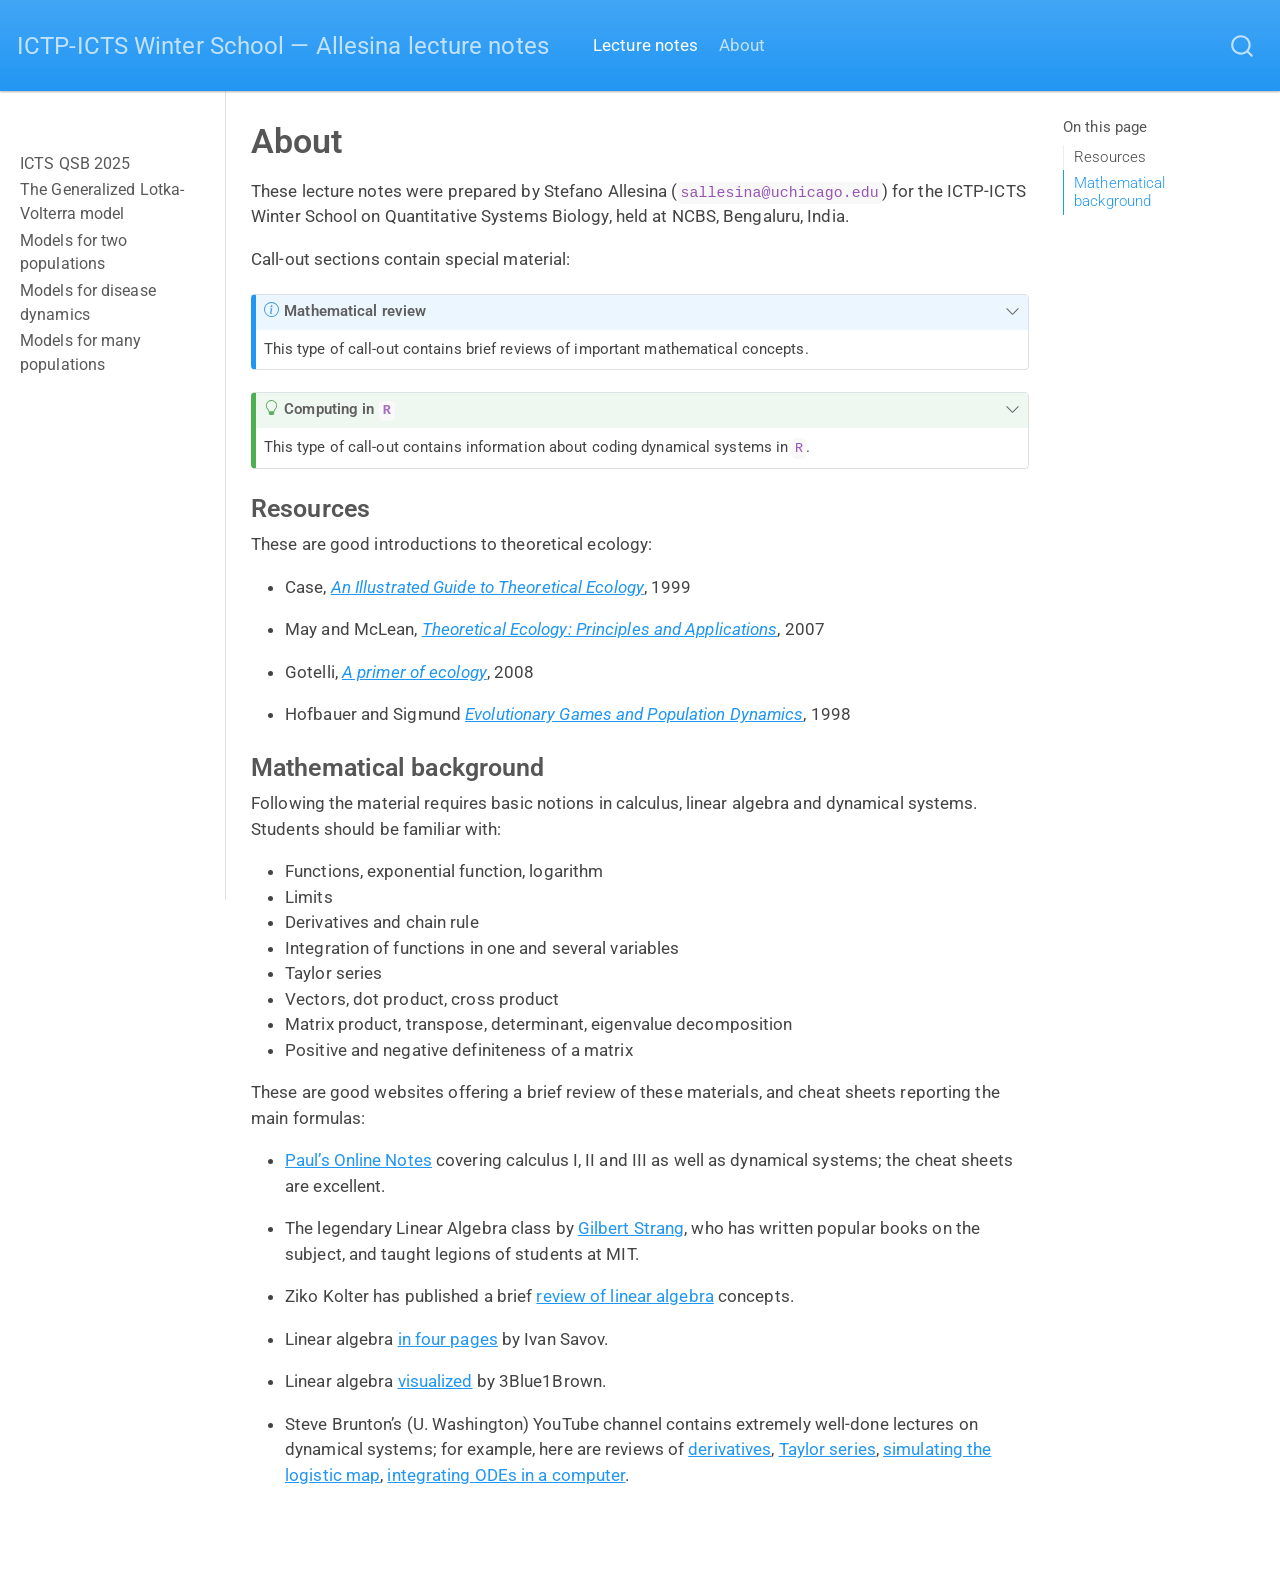
==== docs/about.html @ f80bb75e "started lecture notes" ====
<!DOCTYPE html>
<html xmlns="http://www.w3.org/1999/xhtml" lang="en" xml:lang="en"><head>

<meta charset="utf-8">
<meta name="generator" content="quarto-1.3.353">

<meta name="viewport" content="width=device-width, initial-scale=1.0, user-scalable=yes">


<title>ICTP-ICTS Winter School — Allesina lecture notes - About</title>
<style>
code{white-space: pre-wrap;}
span.smallcaps{font-variant: small-caps;}
div.columns{display: flex; gap: min(4vw, 1.5em);}
div.column{flex: auto; overflow-x: auto;}
div.hanging-indent{margin-left: 1.5em; text-indent: -1.5em;}
ul.task-list{list-style: none;}
ul.task-list li input[type="checkbox"] {
  width: 0.8em;
  margin: 0 0.8em 0.2em -1em; /* quarto-specific, see https://github.com/quarto-dev/quarto-cli/issues/4556 */ 
  vertical-align: middle;
}
</style>


<script src="site_libs/quarto-nav/quarto-nav.js"></script>
<script src="site_libs/quarto-nav/headroom.min.js"></script>
<script src="site_libs/clipboard/clipboard.min.js"></script>
<script src="site_libs/quarto-search/autocomplete.umd.js"></script>
<script src="site_libs/quarto-search/fuse.min.js"></script>
<script src="site_libs/quarto-search/quarto-search.js"></script>
<meta name="quarto:offset" content="./">
<script src="site_libs/quarto-html/quarto.js"></script>
<script src="site_libs/quarto-html/popper.min.js"></script>
<script src="site_libs/quarto-html/tippy.umd.min.js"></script>
<script src="site_libs/quarto-html/anchor.min.js"></script>
<link href="site_libs/quarto-html/tippy.css" rel="stylesheet">
<link href="site_libs/quarto-html/quarto-syntax-highlighting.css" rel="stylesheet" id="quarto-text-highlighting-styles">
<script src="site_libs/bootstrap/bootstrap.min.js"></script>
<link href="site_libs/bootstrap/bootstrap-icons.css" rel="stylesheet">
<link href="site_libs/bootstrap/bootstrap.min.css" rel="stylesheet" id="quarto-bootstrap" data-mode="light">
<script id="quarto-search-options" type="application/json">{
  "location": "navbar",
  "copy-button": false,
  "collapse-after": 3,
  "panel-placement": "end",
  "type": "overlay",
  "limit": 20,
  "language": {
    "search-no-results-text": "No results",
    "search-matching-documents-text": "matching documents",
    "search-copy-link-title": "Copy link to search",
    "search-hide-matches-text": "Hide additional matches",
    "search-more-match-text": "more match in this document",
    "search-more-matches-text": "more matches in this document",
    "search-clear-button-title": "Clear",
    "search-detached-cancel-button-title": "Cancel",
    "search-submit-button-title": "Submit"
  }
}</script>


<link rel="stylesheet" href="styles.css">
</head>

<body class="nav-sidebar docked nav-fixed">

<div id="quarto-search-results"></div>
  <header id="quarto-header" class="headroom fixed-top">
    <nav class="navbar navbar-expand-lg navbar-dark ">
      <div class="navbar-container container-fluid">
      <div class="navbar-brand-container">
    <a class="navbar-brand" href="./index.html">
    <span class="navbar-title">ICTP-ICTS Winter School — Allesina lecture notes</span>
    </a>
  </div>
            <div id="quarto-search" class="" title="Search"></div>
          <button class="navbar-toggler" type="button" data-bs-toggle="collapse" data-bs-target="#navbarCollapse" aria-controls="navbarCollapse" aria-expanded="false" aria-label="Toggle navigation" onclick="if (window.quartoToggleHeadroom) { window.quartoToggleHeadroom(); }">
  <span class="navbar-toggler-icon"></span>
</button>
          <div class="collapse navbar-collapse" id="navbarCollapse">
            <ul class="navbar-nav navbar-nav-scroll me-auto">
  <li class="nav-item">
    <a class="nav-link active" href="./index.html" rel="" target="" aria-current="page">
 <span class="menu-text">Lecture notes</span></a>
  </li>  
  <li class="nav-item">
    <a class="nav-link" href="./about.html" rel="" target="">
 <span class="menu-text">About</span></a>
  </li>  
</ul>
            <div class="quarto-navbar-tools ms-auto">
</div>
          </div> <!-- /navcollapse -->
      </div> <!-- /container-fluid -->
    </nav>
  <nav class="quarto-secondary-nav">
    <div class="container-fluid d-flex">
      <button type="button" class="quarto-btn-toggle btn" data-bs-toggle="collapse" data-bs-target="#quarto-sidebar,#quarto-sidebar-glass" aria-controls="quarto-sidebar" aria-expanded="false" aria-label="Toggle sidebar navigation" onclick="if (window.quartoToggleHeadroom) { window.quartoToggleHeadroom(); }">
        <i class="bi bi-layout-text-sidebar-reverse"></i>
      </button>
      <nav class="quarto-page-breadcrumbs" aria-label="breadcrumb"><ol class="breadcrumb"><li class="breadcrumb-item">About</li></ol></nav>
      <a class="flex-grow-1" role="button" data-bs-toggle="collapse" data-bs-target="#quarto-sidebar,#quarto-sidebar-glass" aria-controls="quarto-sidebar" aria-expanded="false" aria-label="Toggle sidebar navigation" onclick="if (window.quartoToggleHeadroom) { window.quartoToggleHeadroom(); }">      
      </a>
      <button type="button" class="btn quarto-search-button" aria-label="Search" onclick="window.quartoOpenSearch();">
        <i class="bi bi-search"></i>
      </button>
    </div>
  </nav>
</header>
<!-- content -->
<div id="quarto-content" class="quarto-container page-columns page-rows-contents page-layout-article page-navbar">
<!-- sidebar -->
  <nav id="quarto-sidebar" class="sidebar collapse collapse-horizontal sidebar-navigation docked overflow-auto">
        <div class="mt-2 flex-shrink-0 align-items-center">
        <div class="sidebar-search">
        <div id="quarto-search" class="" title="Search"></div>
        </div>
        </div>
    <div class="sidebar-menu-container"> 
    <ul class="list-unstyled mt-1">
        <li class="sidebar-item">
  <div class="sidebar-item-container"> 
  <a href="./index.html" class="sidebar-item-text sidebar-link">
 <span class="menu-text">ICTS QSB 2025</span></a>
  </div>
</li>
        <li class="sidebar-item">
  <div class="sidebar-item-container"> 
  <a href="./ch1.html" class="sidebar-item-text sidebar-link">
 <span class="menu-text">The Generalized Lotka-Volterra model</span></a>
  </div>
</li>
        <li class="sidebar-item">
  <div class="sidebar-item-container"> 
  <a href="./ch2.html" class="sidebar-item-text sidebar-link">
 <span class="menu-text">Models for two populations</span></a>
  </div>
</li>
        <li class="sidebar-item">
  <div class="sidebar-item-container"> 
  <a href="./ch3.html" class="sidebar-item-text sidebar-link">
 <span class="menu-text">Models for disease dynamics</span></a>
  </div>
</li>
        <li class="sidebar-item">
  <div class="sidebar-item-container"> 
  <a href="./ch4.html" class="sidebar-item-text sidebar-link">
 <span class="menu-text">Models for many populations</span></a>
  </div>
</li>
    </ul>
    </div>
</nav>
<div id="quarto-sidebar-glass" data-bs-toggle="collapse" data-bs-target="#quarto-sidebar,#quarto-sidebar-glass"></div>
<!-- margin-sidebar -->
    <div id="quarto-margin-sidebar" class="sidebar margin-sidebar">
        <nav id="TOC" role="doc-toc" class="toc-active">
    <h2 id="toc-title">On this page</h2>
   
  <ul>
  <li><a href="#resources" id="toc-resources" class="nav-link active" data-scroll-target="#resources">Resources</a></li>
  <li><a href="#mathematical-background" id="toc-mathematical-background" class="nav-link" data-scroll-target="#mathematical-background">Mathematical background</a></li>
  </ul>
</nav>
    </div>
<!-- main -->
<main class="content" id="quarto-document-content">

<header id="title-block-header" class="quarto-title-block default">
<div class="quarto-title">
<h1 class="title">About</h1>
</div>



<div class="quarto-title-meta">

    
  
    
  </div>
  

</header>

<p>These lecture notes were prepared by Stefano Allesina (<code>sallesina@uchicago.edu</code>) for the ICTP-ICTS Winter School on Quantitative Systems Biology, held at NCBS, Bengaluru, India.</p>
<p>Call-out sections contain special material:</p>
<div class="callout callout-style-default callout-note callout-titled">
<div class="callout-header d-flex align-content-center" data-bs-toggle="collapse" data-bs-target=".callout-1-contents" aria-controls="callout-1" aria-expanded="true" aria-label="Toggle callout">
<div class="callout-icon-container">
<i class="callout-icon"></i>
</div>
<div class="callout-title-container flex-fill">
Mathematical review
</div>
<div class="callout-btn-toggle d-inline-block border-0 py-1 ps-1 pe-0 float-end"><i class="callout-toggle"></i></div>
</div>
<div id="callout-1" class="callout-1-contents callout-collapse collapse show">
<div class="callout-body-container callout-body">
<p>This type of call-out contains brief reviews of important mathematical concepts.</p>
</div>
</div>
</div>
<div class="callout callout-style-default callout-tip callout-titled">
<div class="callout-header d-flex align-content-center" data-bs-toggle="collapse" data-bs-target=".callout-2-contents" aria-controls="callout-2" aria-expanded="true" aria-label="Toggle callout">
<div class="callout-icon-container">
<i class="callout-icon"></i>
</div>
<div class="callout-title-container flex-fill">
Computing in <code>R</code>
</div>
<div class="callout-btn-toggle d-inline-block border-0 py-1 ps-1 pe-0 float-end"><i class="callout-toggle"></i></div>
</div>
<div id="callout-2" class="callout-2-contents callout-collapse collapse show">
<div class="callout-body-container callout-body">
<p>This type of call-out contains information about coding dynamical systems in <code>R</code>.</p>
</div>
</div>
</div>
<section id="resources" class="level3">
<h3 class="anchored" data-anchor-id="resources">Resources</h3>
<p>These are good introductions to theoretical ecology:</p>
<ul>
<li><p>Case, <a href="https://global.oup.com/ushe/product/an-illustrated-guide-to-theoretical-ecology-9780195085129?cc=us&amp;lang=en&amp;"><em>An Illustrated Guide to Theoretical Ecology</em></a>, 1999</p></li>
<li><p>May and McLean, <a href="https://academic.oup.com/book/42041"><em>Theoretical Ecology: Principles and Applications</em></a>, 2007</p></li>
<li><p>Gotelli, <a href="https://global.oup.com/academic/product/a-primer-of-ecology-9780878933181?cc=us&amp;lang=en&amp;"><em>A primer of ecology</em></a>, 2008</p></li>
<li><p>Hofbauer and Sigmund <a href="https://www.cambridge.org/core/books/evolutionary-games-and-population-dynamics/A8D94EBE6A16837E7CB3CED24E1948F8"><em>Evolutionary Games and Population Dynamics</em></a>, 1998</p></li>
</ul>
</section>
<section id="mathematical-background" class="level3">
<h3 class="anchored" data-anchor-id="mathematical-background">Mathematical background</h3>
<p>Following the material requires basic notions in calculus, linear algebra and dynamical systems. Students should be familiar with:</p>
<ul>
<li>Functions, exponential function, logarithm</li>
<li>Limits</li>
<li>Derivatives and chain rule</li>
<li>Integration of functions in one and several variables</li>
<li>Taylor series</li>
<li>Vectors, dot product, cross product</li>
<li>Matrix product, transpose, determinant, eigenvalue decomposition</li>
<li>Positive and negative definiteness of a matrix</li>
</ul>
<p>These are good websites offering a brief review of these materials, and cheat sheets reporting the main formulas:</p>
<ul>
<li><p><a href="https://tutorial.math.lamar.edu/">Paul’s Online Notes</a> covering calculus I, II and III as well as dynamical systems; the cheat sheets are excellent.</p></li>
<li><p>The legendary Linear Algebra class by <a href="https://www.youtube.com/watch?v=7UJ4CFRGd-U&amp;list=PLE7DDD91010BC51F8">Gilbert Strang</a>, who has written popular books on the subject, and taught legions of students at MIT.</p></li>
<li><p>Ziko Kolter has published a brief <a href="https://cs229.stanford.edu/section/cs229-linalg.pdf">review of linear algebra</a> concepts.</p></li>
<li><p>Linear algebra <a href="https://minireference.com/static/tutorials/linear_algebra_in_4_pages.pdf">in four pages</a> by Ivan Savov.</p></li>
<li><p>Linear algebra <a href="https://www.3blue1brown.com/topics/linear-algebra">visualized</a> by 3Blue1Brown.</p></li>
<li><p>Steve Brunton’s (U. Washington) YouTube channel contains extremely well-done lectures on dynamical systems; for example, here are reviews of <a href="https://www.youtube.com/watch?v=-NhgElcA3K8">derivatives</a>, <a href="https://www.youtube.com/watch?v=ebfOSDj4j3I">Taylor series</a>, <a href="https://www.youtube.com/watch?v=_BvAkyuWhOI">simulating the logistic map</a>, <a href="https://www.youtube.com/watch?v=W-wxKgjBDnc">integrating ODEs in a computer</a>.</p></li>
</ul>


</section>

</main> <!-- /main -->
<script id="quarto-html-after-body" type="application/javascript">
window.document.addEventListener("DOMContentLoaded", function (event) {
  const toggleBodyColorMode = (bsSheetEl) => {
    const mode = bsSheetEl.getAttribute("data-mode");
    const bodyEl = window.document.querySelector("body");
    if (mode === "dark") {
      bodyEl.classList.add("quarto-dark");
      bodyEl.classList.remove("quarto-light");
    } else {
      bodyEl.classList.add("quarto-light");
      bodyEl.classList.remove("quarto-dark");
    }
  }
  const toggleBodyColorPrimary = () => {
    const bsSheetEl = window.document.querySelector("link#quarto-bootstrap");
    if (bsSheetEl) {
      toggleBodyColorMode(bsSheetEl);
    }
  }
  toggleBodyColorPrimary();  
  const icon = "";
  const anchorJS = new window.AnchorJS();
  anchorJS.options = {
    placement: 'right',
    icon: icon
  };
  anchorJS.add('.anchored');
  const isCodeAnnotation = (el) => {
    for (const clz of el.classList) {
      if (clz.startsWith('code-annotation-')) {                     
        return true;
      }
    }
    return false;
  }
  const clipboard = new window.ClipboardJS('.code-copy-button', {
    text: function(trigger) {
      const codeEl = trigger.previousElementSibling.cloneNode(true);
      for (const childEl of codeEl.children) {
        if (isCodeAnnotation(childEl)) {
          childEl.remove();
        }
      }
      return codeEl.innerText;
    }
  });
  clipboard.on('success', function(e) {
    // button target
    const button = e.trigger;
    // don't keep focus
    button.blur();
    // flash "checked"
    button.classList.add('code-copy-button-checked');
    var currentTitle = button.getAttribute("title");
    button.setAttribute("title", "Copied!");
    let tooltip;
    if (window.bootstrap) {
      button.setAttribute("data-bs-toggle", "tooltip");
      button.setAttribute("data-bs-placement", "left");
      button.setAttribute("data-bs-title", "Copied!");
      tooltip = new bootstrap.Tooltip(button, 
        { trigger: "manual", 
          customClass: "code-copy-button-tooltip",
          offset: [0, -8]});
      tooltip.show();    
    }
    setTimeout(function() {
      if (tooltip) {
        tooltip.hide();
        button.removeAttribute("data-bs-title");
        button.removeAttribute("data-bs-toggle");
        button.removeAttribute("data-bs-placement");
      }
      button.setAttribute("title", currentTitle);
      button.classList.remove('code-copy-button-checked');
    }, 1000);
    // clear code selection
    e.clearSelection();
  });
  function tippyHover(el, contentFn) {
    const config = {
      allowHTML: true,
      content: contentFn,
      maxWidth: 500,
      delay: 100,
      arrow: false,
      appendTo: function(el) {
          return el.parentElement;
      },
      interactive: true,
      interactiveBorder: 10,
      theme: 'quarto',
      placement: 'bottom-start'
    };
    window.tippy(el, config); 
  }
  const noterefs = window.document.querySelectorAll('a[role="doc-noteref"]');
  for (var i=0; i<noterefs.length; i++) {
    const ref = noterefs[i];
    tippyHover(ref, function() {
      // use id or data attribute instead here
      let href = ref.getAttribute('data-footnote-href') || ref.getAttribute('href');
      try { href = new URL(href).hash; } catch {}
      const id = href.replace(/^#\/?/, "");
      const note = window.document.getElementById(id);
      return note.innerHTML;
    });
  }
      let selectedAnnoteEl;
      const selectorForAnnotation = ( cell, annotation) => {
        let cellAttr = 'data-code-cell="' + cell + '"';
        let lineAttr = 'data-code-annotation="' +  annotation + '"';
        const selector = 'span[' + cellAttr + '][' + lineAttr + ']';
        return selector;
      }
      const selectCodeLines = (annoteEl) => {
        const doc = window.document;
        const targetCell = annoteEl.getAttribute("data-target-cell");
        const targetAnnotation = annoteEl.getAttribute("data-target-annotation");
        const annoteSpan = window.document.querySelector(selectorForAnnotation(targetCell, targetAnnotation));
        const lines = annoteSpan.getAttribute("data-code-lines").split(",");
        const lineIds = lines.map((line) => {
          return targetCell + "-" + line;
        })
        let top = null;
        let height = null;
        let parent = null;
        if (lineIds.length > 0) {
            //compute the position of the single el (top and bottom and make a div)
            const el = window.document.getElementById(lineIds[0]);
            top = el.offsetTop;
            height = el.offsetHeight;
            parent = el.parentElement.parentElement;
          if (lineIds.length > 1) {
            const lastEl = window.document.getElementById(lineIds[lineIds.length - 1]);
            const bottom = lastEl.offsetTop + lastEl.offsetHeight;
            height = bottom - top;
          }
          if (top !== null && height !== null && parent !== null) {
            // cook up a div (if necessary) and position it 
            let div = window.document.getElementById("code-annotation-line-highlight");
            if (div === null) {
              div = window.document.createElement("div");
              div.setAttribute("id", "code-annotation-line-highlight");
              div.style.position = 'absolute';
              parent.appendChild(div);
            }
            div.style.top = top - 2 + "px";
            div.style.height = height + 4 + "px";
            let gutterDiv = window.document.getElementById("code-annotation-line-highlight-gutter");
            if (gutterDiv === null) {
              gutterDiv = window.document.createElement("div");
              gutterDiv.setAttribute("id", "code-annotation-line-highlight-gutter");
              gutterDiv.style.position = 'absolute';
              const codeCell = window.document.getElementById(targetCell);
              const gutter = codeCell.querySelector('.code-annotation-gutter');
              gutter.appendChild(gutterDiv);
            }
            gutterDiv.style.top = top - 2 + "px";
            gutterDiv.style.height = height + 4 + "px";
          }
          selectedAnnoteEl = annoteEl;
        }
      };
      const unselectCodeLines = () => {
        const elementsIds = ["code-annotation-line-highlight", "code-annotation-line-highlight-gutter"];
        elementsIds.forEach((elId) => {
          const div = window.document.getElementById(elId);
          if (div) {
            div.remove();
          }
        });
        selectedAnnoteEl = undefined;
      };
      // Attach click handler to the DT
      const annoteDls = window.document.querySelectorAll('dt[data-target-cell]');
      for (const annoteDlNode of annoteDls) {
        annoteDlNode.addEventListener('click', (event) => {
          const clickedEl = event.target;
          if (clickedEl !== selectedAnnoteEl) {
            unselectCodeLines();
            const activeEl = window.document.querySelector('dt[data-target-cell].code-annotation-active');
            if (activeEl) {
              activeEl.classList.remove('code-annotation-active');
            }
            selectCodeLines(clickedEl);
            clickedEl.classList.add('code-annotation-active');
          } else {
            // Unselect the line
            unselectCodeLines();
            clickedEl.classList.remove('code-annotation-active');
          }
        });
      }
  const findCites = (el) => {
    const parentEl = el.parentElement;
    if (parentEl) {
      const cites = parentEl.dataset.cites;
      if (cites) {
        return {
          el,
          cites: cites.split(' ')
        };
      } else {
        return findCites(el.parentElement)
      }
    } else {
      return undefined;
    }
  };
  var bibliorefs = window.document.querySelectorAll('a[role="doc-biblioref"]');
  for (var i=0; i<bibliorefs.length; i++) {
    const ref = bibliorefs[i];
    const citeInfo = findCites(ref);
    if (citeInfo) {
      tippyHover(citeInfo.el, function() {
        var popup = window.document.createElement('div');
        citeInfo.cites.forEach(function(cite) {
          var citeDiv = window.document.createElement('div');
          citeDiv.classList.add('hanging-indent');
          citeDiv.classList.add('csl-entry');
          var biblioDiv = window.document.getElementById('ref-' + cite);
          if (biblioDiv) {
            citeDiv.innerHTML = biblioDiv.innerHTML;
          }
          popup.appendChild(citeDiv);
        });
        return popup.innerHTML;
      });
    }
  }
});
</script>
</div> <!-- /content -->



</body></html>
---- docs/site_libs/quarto-html/tippy.css ----
.tippy-box[data-animation=fade][data-state=hidden]{opacity:0}[data-tippy-root]{max-width:calc(100vw - 10px)}.tippy-box{position:relative;background-color:#333;color:#fff;border-radius:4px;font-size:14px;line-height:1.4;white-space:normal;outline:0;transition-property:transform,visibility,opacity}.tippy-box[data-placement^=top]>.tippy-arrow{bottom:0}.tippy-box[data-placement^=top]>.tippy-arrow:before{bottom:-7px;left:0;border-width:8px 8px 0;border-top-color:initial;transform-origin:center top}.tippy-box[data-placement^=bottom]>.tippy-arrow{top:0}.tippy-box[data-placement^=bottom]>.tippy-arrow:before{top:-7px;left:0;border-width:0 8px 8px;border-bottom-color:initial;transform-origin:center bottom}.tippy-box[data-placement^=left]>.tippy-arrow{right:0}.tippy-box[data-placement^=left]>.tippy-arrow:before{border-width:8px 0 8px 8px;border-left-color:initial;right:-7px;transform-origin:center left}.tippy-box[data-placement^=right]>.tippy-arrow{left:0}.tippy-box[data-placement^=right]>.tippy-arrow:before{left:-7px;border-width:8px 8px 8px 0;border-right-color:initial;transform-origin:center right}.tippy-box[data-inertia][data-state=visible]{transition-timing-function:cubic-bezier(.54,1.5,.38,1.11)}.tippy-arrow{width:16px;height:16px;color:#333}.tippy-arrow:before{content:"";position:absolute;border-color:transparent;border-style:solid}.tippy-content{position:relative;padding:5px 9px;z-index:1}
---- docs/site_libs/quarto-html/quarto-syntax-highlighting.css ----
/* quarto syntax highlight colors */
:root {
  --quarto-hl-ot-color: #003B4F;
  --quarto-hl-at-color: #657422;
  --quarto-hl-ss-color: #20794D;
  --quarto-hl-an-color: #5E5E5E;
  --quarto-hl-fu-color: #4758AB;
  --quarto-hl-st-color: #20794D;
  --quarto-hl-cf-color: #003B4F;
  --quarto-hl-op-color: #5E5E5E;
  --quarto-hl-er-color: #AD0000;
  --quarto-hl-bn-color: #AD0000;
  --quarto-hl-al-color: #AD0000;
  --quarto-hl-va-color: #111111;
  --quarto-hl-bu-color: inherit;
  --quarto-hl-ex-color: inherit;
  --quarto-hl-pp-color: #AD0000;
  --quarto-hl-in-color: #5E5E5E;
  --quarto-hl-vs-color: #20794D;
  --quarto-hl-wa-color: #5E5E5E;
  --quarto-hl-do-color: #5E5E5E;
  --quarto-hl-im-color: #00769E;
  --quarto-hl-ch-color: #20794D;
  --quarto-hl-dt-color: #AD0000;
  --quarto-hl-fl-color: #AD0000;
  --quarto-hl-co-color: #5E5E5E;
  --quarto-hl-cv-color: #5E5E5E;
  --quarto-hl-cn-color: #8f5902;
  --quarto-hl-sc-color: #5E5E5E;
  --quarto-hl-dv-color: #AD0000;
  --quarto-hl-kw-color: #003B4F;
}

/* other quarto variables */
:root {
  --quarto-font-monospace: SFMono-Regular, Menlo, Monaco, Consolas, "Liberation Mono", "Courier New", monospace;
}

pre > code.sourceCode > span {
  color: #003B4F;
}

code span {
  color: #003B4F;
}

code.sourceCode > span {
  color: #003B4F;
}

div.sourceCode,
div.sourceCode pre.sourceCode {
  color: #003B4F;
}

code span.ot {
  color: #003B4F;
  font-style: inherit;
}

code span.at {
  color: #657422;
  font-style: inherit;
}

code span.ss {
  color: #20794D;
  font-style: inherit;
}

code span.an {
  color: #5E5E5E;
  font-style: inherit;
}

code span.fu {
  color: #4758AB;
  font-style: inherit;
}

code span.st {
  color: #20794D;
  font-style: inherit;
}

code span.cf {
  color: #003B4F;
  font-style: inherit;
}

code span.op {
  color: #5E5E5E;
  font-style: inherit;
}

code span.er {
  color: #AD0000;
  font-style: inherit;
}

code span.bn {
  color: #AD0000;
  font-style: inherit;
}

code span.al {
  color: #AD0000;
  font-style: inherit;
}

code span.va {
  color: #111111;
  font-style: inherit;
}

code span.bu {
  font-style: inherit;
}

code span.ex {
  font-style: inherit;
}

code span.pp {
  color: #AD0000;
  font-style: inherit;
}

code span.in {
  color: #5E5E5E;
  font-style: inherit;
}

code span.vs {
  color: #20794D;
  font-style: inherit;
}

code span.wa {
  color: #5E5E5E;
  font-style: italic;
}

code span.do {
  color: #5E5E5E;
  font-style: italic;
}

code span.im {
  color: #00769E;
  font-style: inherit;
}

code span.ch {
  color: #20794D;
  font-style: inherit;
}

code span.dt {
  color: #AD0000;
  font-style: inherit;
}

code span.fl {
  color: #AD0000;
  font-style: inherit;
}

code span.co {
  color: #5E5E5E;
  font-style: inherit;
}

code span.cv {
  color: #5E5E5E;
  font-style: italic;
}

code span.cn {
  color: #8f5902;
  font-style: inherit;
}

code span.sc {
  color: #5E5E5E;
  font-style: inherit;
}

code span.dv {
  color: #AD0000;
  font-style: inherit;
}

code span.kw {
  color: #003B4F;
  font-style: inherit;
}

.prevent-inlining {
  content: "</";
}

/*# sourceMappingURL=debc5d5d77c3f9108843748ff7464032.css.map */
---- docs/styles.css ----
/* css styles */
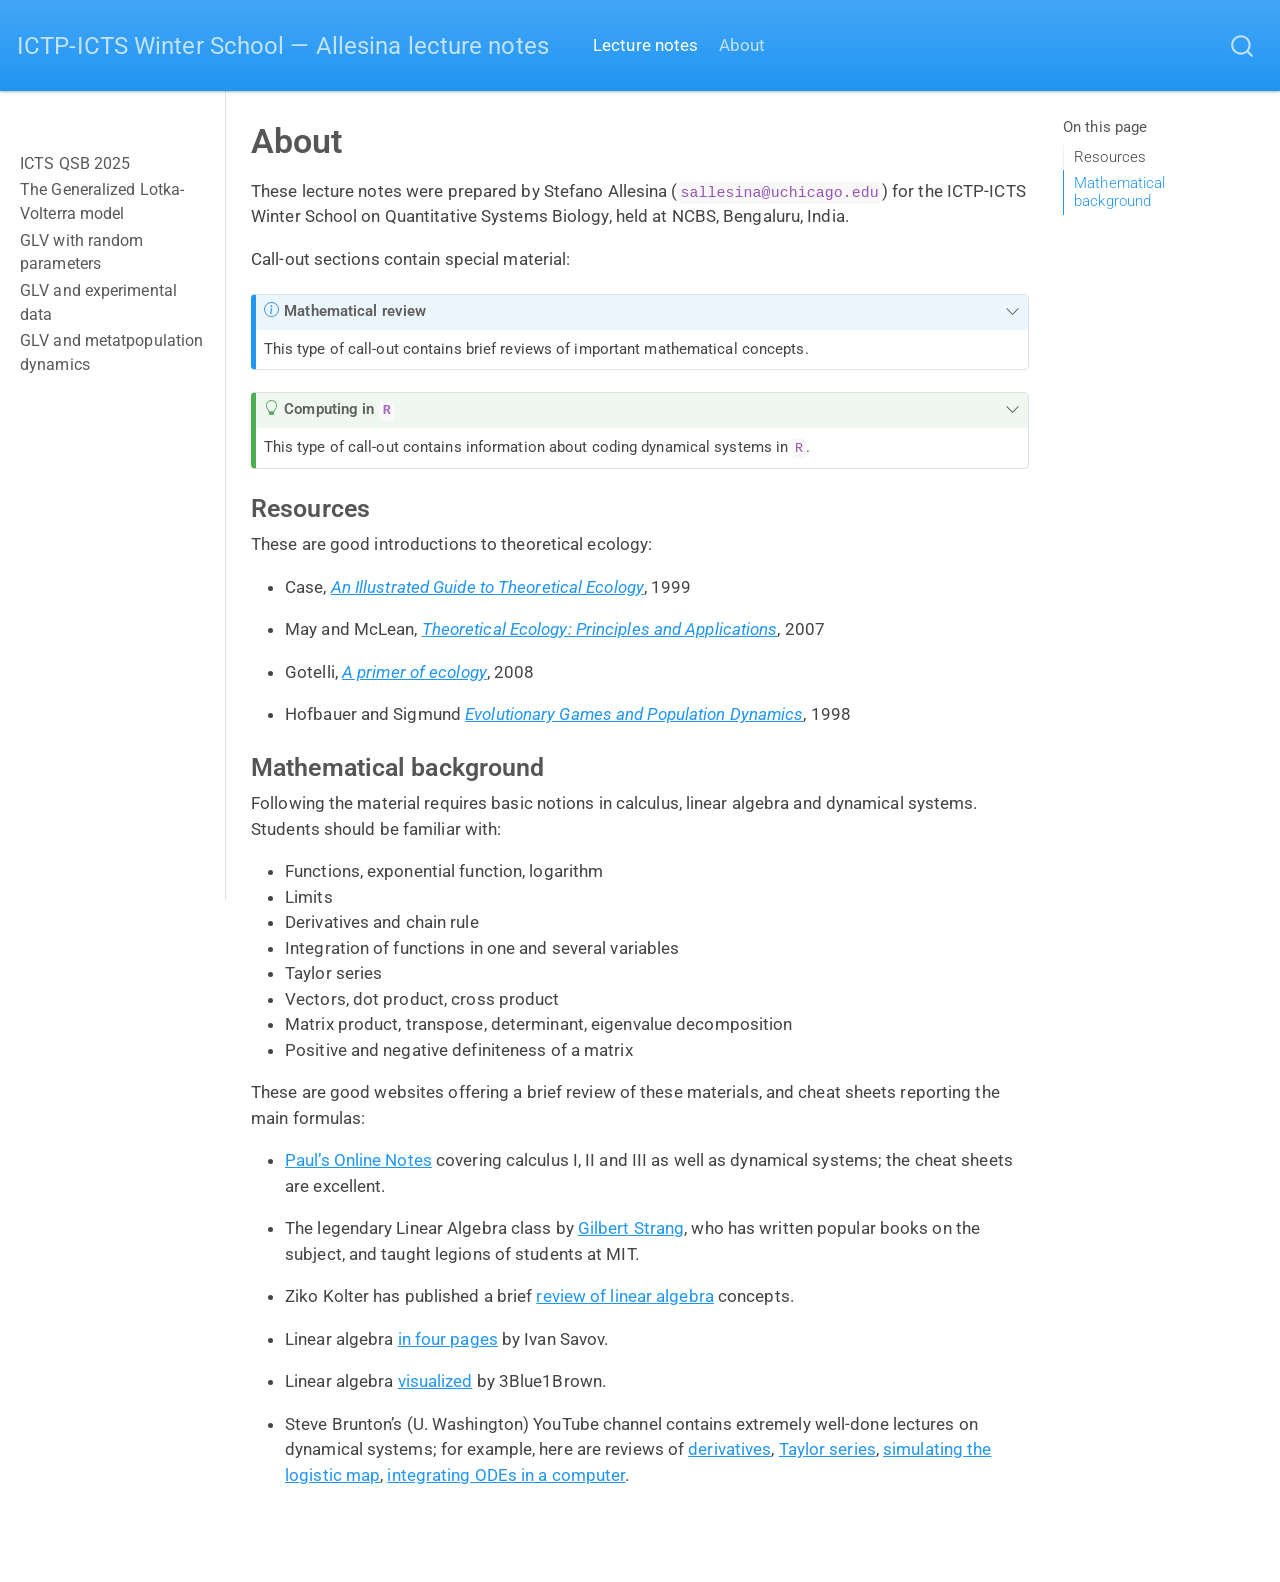
==== commit 38a44390: "more work on lecture 2" ====
--- a/docs/about.html
+++ b/docs/about.html
@@ -134,19 +134,19 @@
         <li class="sidebar-item">
   <div class="sidebar-item-container"> 
   <a href="./ch2.html" class="sidebar-item-text sidebar-link">
- <span class="menu-text">Models for two populations</span></a>
+ <span class="menu-text">GLV with random parameters</span></a>
   </div>
 </li>
         <li class="sidebar-item">
   <div class="sidebar-item-container"> 
   <a href="./ch3.html" class="sidebar-item-text sidebar-link">
- <span class="menu-text">Models for disease dynamics</span></a>
+ <span class="menu-text">GLV and experimental data</span></a>
   </div>
 </li>
         <li class="sidebar-item">
   <div class="sidebar-item-container"> 
   <a href="./ch4.html" class="sidebar-item-text sidebar-link">
- <span class="menu-text">Models for many populations</span></a>
+ <span class="menu-text">GLV and metatpopulation dynamics</span></a>
   </div>
 </li>
     </ul>
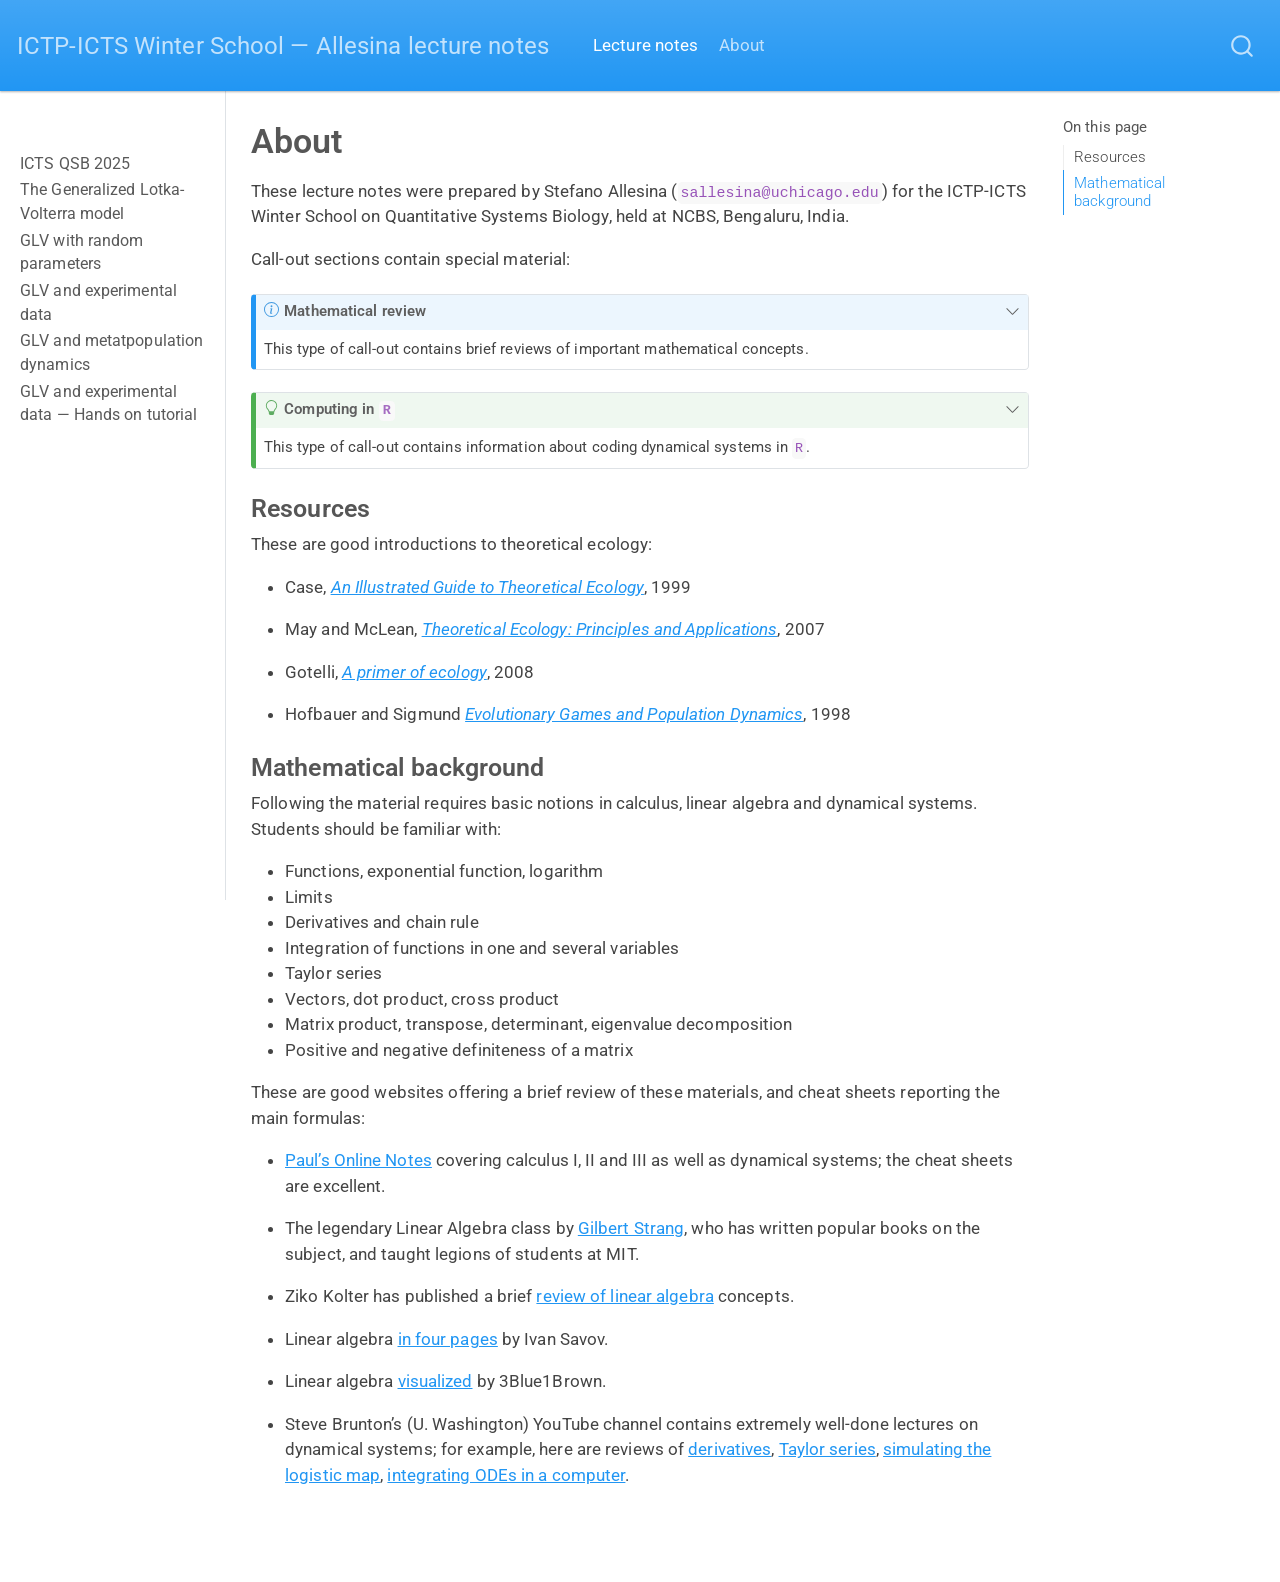
==== commit cea933d5: "started tutorial" ====
--- a/docs/about.html
+++ b/docs/about.html
@@ -147,6 +147,12 @@
   <div class="sidebar-item-container"> 
   <a href="./ch4.html" class="sidebar-item-text sidebar-link">
  <span class="menu-text">GLV and metatpopulation dynamics</span></a>
+  </div>
+</li>
+        <li class="sidebar-item">
+  <div class="sidebar-item-container"> 
+  <a href="./tutorial/tutorial_GLV_data.html" class="sidebar-item-text sidebar-link">
+ <span class="menu-text">GLV and experimental data — Hands on tutorial</span></a>
   </div>
 </li>
     </ul>
